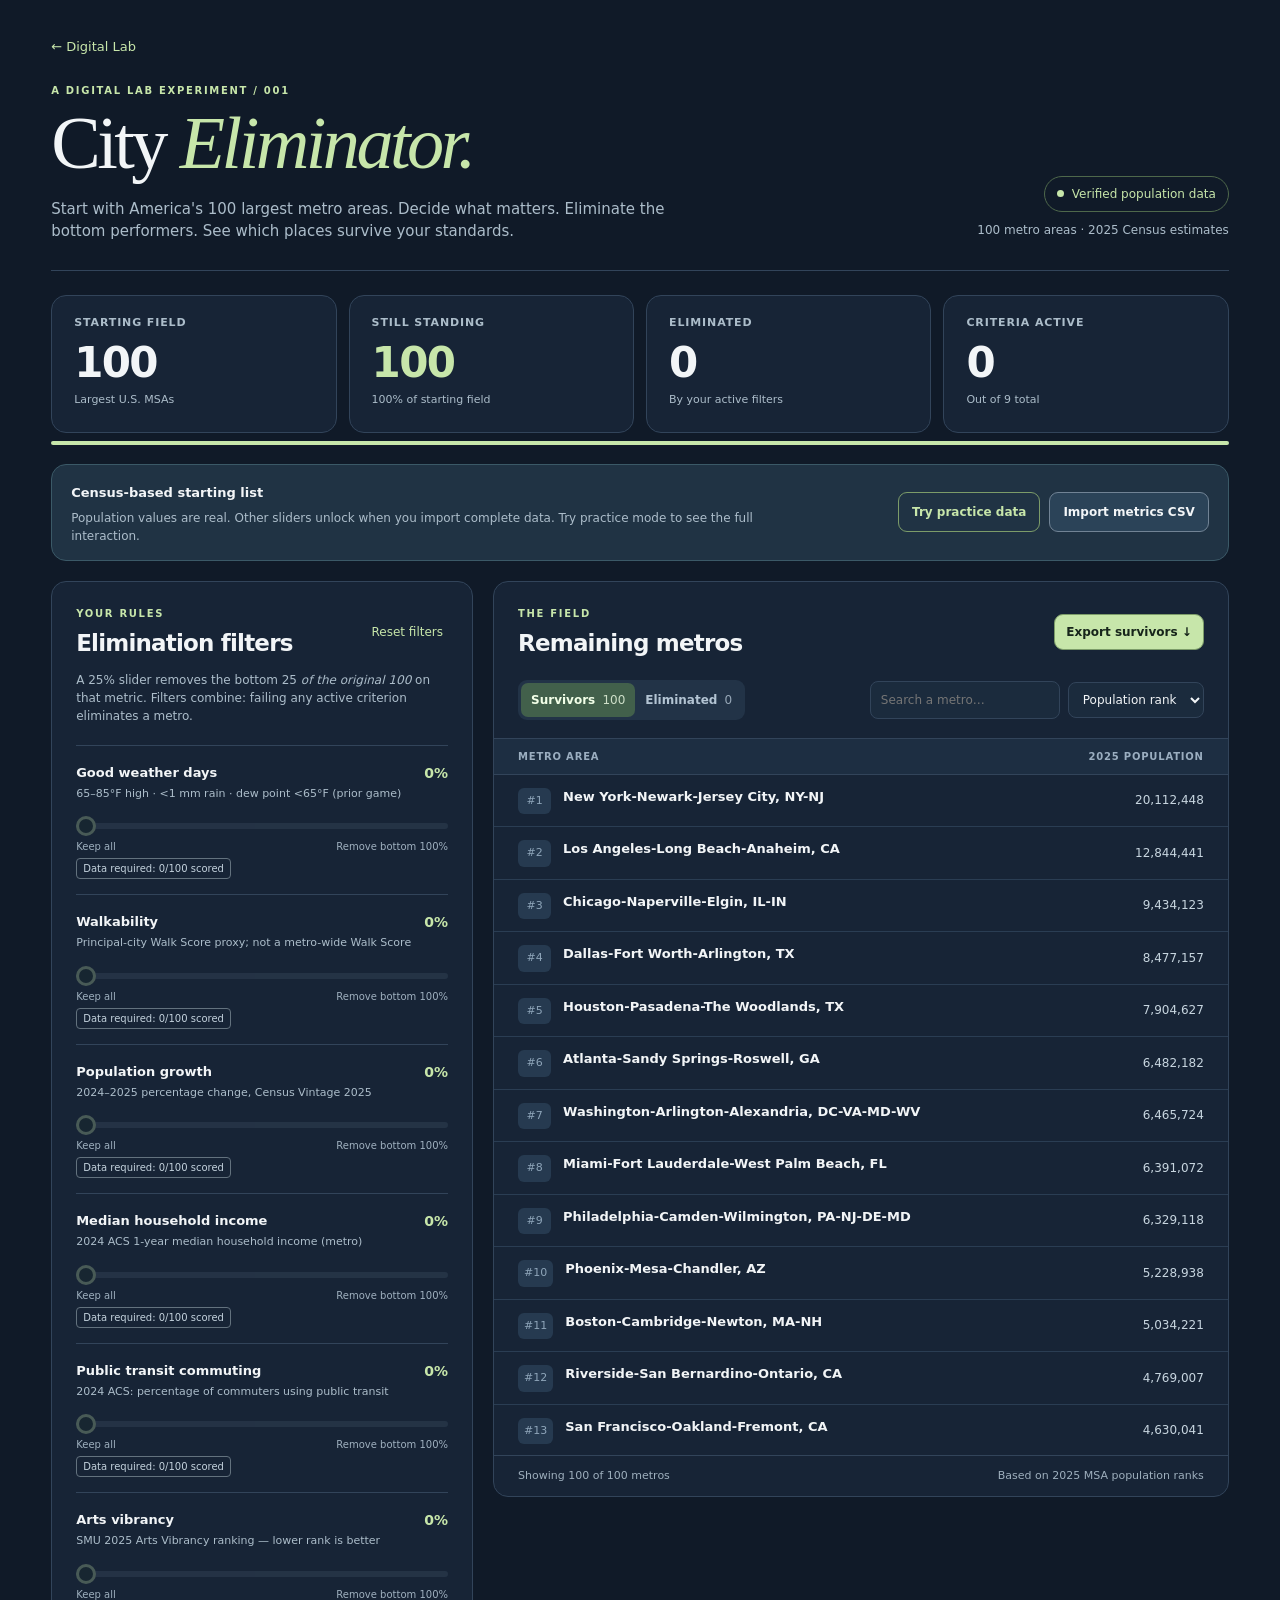
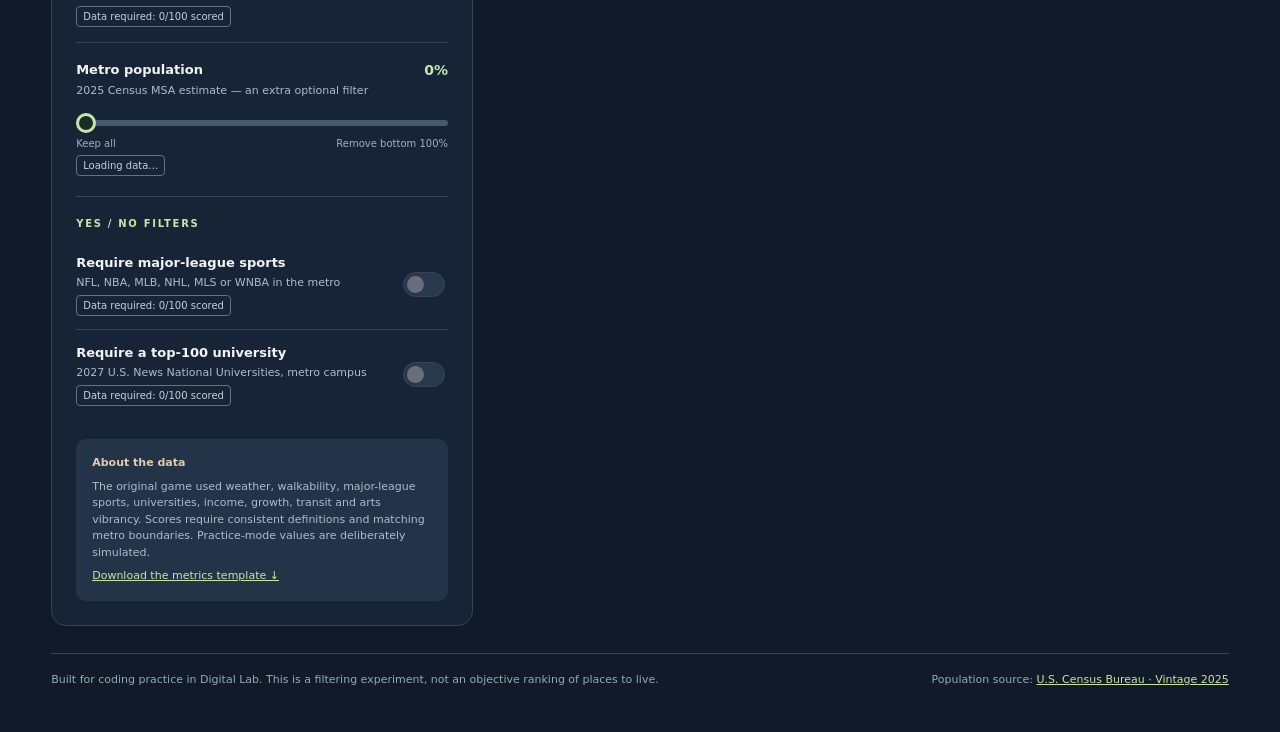
==== city-game.html @ 5cd420bc "City Eliminator" ====
<!doctype html>
<html lang="en">
<head>
  <meta charset="utf-8" />
  <meta name="viewport" content="width=device-width, initial-scale=1" />
  <meta name="theme-color" content="#101a28" />
  <title>City Eliminator | Digital Lab</title>
  <link rel="stylesheet" href="city-game.css" />
  <script defer src="metros.js"></script>
  <script defer src="city-game.js"></script>
</head>
<body>
  <div class="app-shell">
    <header class="masthead">
      <div>
        <a class="back-link" href="index.html">← Digital Lab</a>
        <p class="eyebrow">A DIGITAL LAB EXPERIMENT / 001</p>
        <h1>City <em>Eliminator.</em></h1>
        <p class="intro">Start with America's 100 largest metro areas. Decide what matters. Eliminate the bottom performers. See which places survive your standards.</p>
      </div>
      <div class="masthead-aside">
        <div class="data-status"><span class="status-dot"></span><span id="data-mode-label">Verified population data</span></div>
        <p>100 metro areas · 2025 Census estimates</p>
      </div>
    </header>

    <section class="hero-stats" aria-label="Results summary">
      <div class="stat"><span class="stat-label">Starting field</span><strong id="initial-count">100</strong><span class="stat-caption">Largest U.S. MSAs</span></div>
      <div class="stat"><span class="stat-label">Still standing</span><strong id="survivor-count">100</strong><span class="stat-caption" id="survivor-percent">100% of starting field</span></div>
      <div class="stat"><span class="stat-label">Eliminated</span><strong id="eliminated-count">0</strong><span class="stat-caption">By your active filters</span></div>
      <div class="stat"><span class="stat-label">Criteria active</span><strong id="active-count">0</strong><span class="stat-caption">Out of 9 total</span></div>
      <div class="survival-track" aria-hidden="true"><div id="survival-fill"></div></div>
    </section>

    <div class="mode-banner" id="mode-banner" role="status">
      <div>
        <strong id="mode-title">Census-based starting list</strong>
        <p id="mode-description">Population values are real. Additional scores are not bundled yet, so their sliders unlock after a complete dataset is imported. Use practice mode to test the interaction.</p>
      </div>
      <div class="mode-actions">
        <button id="demo-button" class="button ghost" type="button">Try practice data</button>
        <label for="csv-file" class="button secondary">Import metrics CSV</label>
        <input id="csv-file" class="sr-only" type="file" accept=".csv,text/csv" />
      </div>
    </div>

    <main class="workspace">
      <section class="filters-panel" aria-labelledby="filters-title">
        <div class="panel-heading">
          <div><p class="eyebrow">YOUR RULES</p><h2 id="filters-title">Elimination filters</h2></div>
          <button id="reset-button" class="link-button" type="button">Reset filters</button>
        </div>
        <p class="subhead">A 25% slider removes the bottom 25 <em>of the original 100</em> on that metric. Filters combine: failing any active criterion eliminates a metro.</p>
        <div id="numeric-filters" class="filter-stack"></div>
        <div class="binary-section">
          <p class="eyebrow">YES / NO FILTERS</p>
          <div id="binary-filters"></div>
        </div>
        <div class="panel-footnote">
          <strong>About the data</strong>
          <p>The original game used weather, walkability, major-league sports, universities, income, growth, transit and arts vibrancy. Scores require consistent definitions and matching metro boundaries. Practice-mode values are deliberately simulated.</p>
          <a href="metrics-template.csv" download>Download the metrics template ↓</a>
        </div>
      </section>

      <section class="results-panel" aria-labelledby="results-title">
        <div class="panel-heading results-heading">
          <div><p class="eyebrow">THE FIELD</p><h2 id="results-title">Remaining metros</h2></div>
          <button id="export-button" class="button small" type="button">Export survivors ↓</button>
        </div>
        <div class="results-toolbar">
          <div class="tabs" role="group" aria-label="View cities">
            <button class="tab active" type="button" data-view="survivors" aria-pressed="true">Survivors <span id="survivors-tab-count">100</span></button>
            <button class="tab" type="button" data-view="eliminated" aria-pressed="false">Eliminated <span id="eliminated-tab-count">0</span></button>
          </div>
          <div class="search-sort">
            <label class="sr-only" for="city-search">Search metro areas</label>
            <input id="city-search" type="search" placeholder="Search a metro…" />
            <label class="sr-only" for="sort-metros">Sort cities</label>
            <select id="sort-metros"><option value="rank">Population rank</option><option value="name">Alphabetically</option></select>
          </div>
        </div>
        <div class="table-head"><span>Metro area</span><span>2025 population</span></div>
        <ol id="metro-results" class="metro-list" aria-live="polite"></ol>
        <div id="no-results" class="empty-state" hidden>No cities match these filters. Try easing one of your criteria or clearing the search.</div>
        <footer class="results-footer"><span id="showing-count">Showing 100 metros</span><span>Based on 2025 MSA population ranks</span></footer>
      </section>
    </main>
    <footer class="site-footer">
      <p>Built for coding practice in Digital Lab. This is a filtering experiment, not an objective ranking of places to live.</p>
      <p>Population source: <a href="https://www.census.gov/data/datasets/time-series/demo/popest/2020s-total-metro-and-micro-statistical-areas.html" target="_blank" rel="noopener noreferrer">U.S. Census Bureau · Vintage 2025</a></p>
    </footer>
  </div>
</body>
</html>
---- city-game.css ----
:root {
  color-scheme: dark;
  --bg:#101a28; --panel:#172436; --panel-soft:#1c2d41; --border:#32445a;
  --text:#f2f5f7; --muted:#acbdca; --accent:#c7e6aa; --accent-deep:#7c9c69;
  --sand:#e1cbb0; --danger:#e8aa9d; --radius:15px;
}
* { box-sizing: border-box; }
body { margin:0; min-height:100vh; background:var(--bg); color:var(--text); font-family:Inter,ui-sans-serif,system-ui,-apple-system,"Segoe UI",sans-serif; line-height:1.5; }
a { color:inherit; }
button, select, input { font:inherit; }
button { cursor:pointer; }
button:focus-visible,input:focus-visible,select:focus-visible,a:focus-visible { outline:3px solid var(--accent); outline-offset:3px; }
.app-shell { max-width:1470px; padding:34px clamp(18px,4vw,68px) 44px; margin:auto; }
.masthead { display:flex; justify-content:space-between; align-items:end; gap:30px; padding-bottom:27px; border-bottom:1px solid var(--border); }
.back-link { display:inline-block; font-size:13px; margin-bottom:26px; text-decoration:none; color:var(--accent); }
.eyebrow { color:var(--accent); font-size:10px; letter-spacing:.17em; font-weight:800; margin:0 0 9px; }
h1 { font-family:Georgia,'Times New Roman',serif; line-height:.99; letter-spacing:-.048em; font-weight:normal; font-size:clamp(44px,5.8vw,84px); margin:0 0 18px; }
h1 em { color:var(--accent); font-weight:normal; }
.intro { font-size:15px; color:var(--muted); max-width:650px; margin:0; }
.masthead-aside { text-align:right; flex-shrink:0; padding-bottom:4px; }
.masthead-aside p { font-size:12px; color:var(--muted); margin:9px 0 0; }
.data-status { display:inline-flex; align-items:center; gap:8px; color:var(--accent); border:1px solid #4e684b; border-radius:999px; padding:8px 12px; font-size:12px; }
.status-dot { display:inline-block; width:7px; height:7px; border-radius:99px; background:var(--accent); }
.hero-stats { display:grid; grid-template-columns:repeat(4,1fr); gap:12px; padding:24px 0 31px; position:relative; }
.stat { display:flex; flex-direction:column; padding:19px 22px 22px; background:var(--panel); border:1px solid var(--border); border-radius:var(--radius); min-height:138px; }
.stat-label { text-transform:uppercase; letter-spacing:.08em; color:var(--muted); font-size:11px; font-weight:700; }
.stat strong { font-size:42px; font-variant-numeric:tabular-nums; font-weight:650; line-height:1.14; letter-spacing:-.04em; margin:8px 0 5px; }
.stat:nth-child(2) strong { color:var(--accent); }
.stat-caption { color:var(--muted); font-size:11px; }
.survival-track { position:absolute; height:4px; bottom:19px; left:0; right:0; background:#405065; overflow:hidden; border-radius:20px; }
#survival-fill { height:100%; width:100%; background:var(--accent); transition:width .25s; }
.mode-banner { background:#203344; border:1px solid #3b5967; border-radius:var(--radius); padding:15px 19px; display:flex; justify-content:space-between; gap:20px; align-items:center; margin-bottom:20px; }
.mode-banner.demo { background:#352f28; border-color:#75603c; }
.mode-banner.demo #mode-title { color:#f9d78e; }
.mode-banner strong { font-size:13px; }
.mode-banner p { margin:5px 0 0; font-size:12px; color:var(--muted); max-width:720px; }
.mode-actions { display:flex; flex-shrink:0; gap:9px; flex-wrap:wrap; justify-content:flex-end; }
.button { display:inline-flex; align-items:center; justify-content:center; border:1px solid var(--accent-deep); padding:10px 13px; border-radius:9px; background:var(--accent); color:#17251b; font-size:12px; text-decoration:none; font-weight:750; white-space:nowrap; }
.button.secondary { border-color:#718395; background:#2b4358; color:var(--text); }
.button.ghost { background:transparent; color:var(--accent); }
.button.small { padding:8px 11px; }
.workspace { display:grid; grid-template-columns:minmax(330px, .86fr) minmax(0, 1.5fr); gap:20px; align-items:start; }
.filters-panel,.results-panel { border-radius:var(--radius); border:1px solid var(--border); background:var(--panel); overflow:hidden; }
.filters-panel { padding:24px; }
.panel-heading { display:flex; justify-content:space-between; gap:12px; align-items:center; }
h2 { font-size:23px; letter-spacing:-.035em; margin:0; line-height:1.2; font-weight:700; }
.link-button { background:transparent; color:var(--accent); border:none; padding:5px; font-size:12px; }
.subhead { font-size:12px; color:var(--muted); margin:13px 0 20px; }
.filter { padding:17px 0 15px; border-top:1px solid var(--border); }
.filter-title-row { display:flex; justify-content:space-between; align-items:flex-start; gap:10px; }
.filter label { font-size:13px; font-weight:750; }
.filter-output { color:var(--accent); font-size:14px; font-weight:800; white-space:nowrap; font-variant-numeric:tabular-nums; }
.filter-detail { color:var(--muted); font-size:11px; margin:2px 0 9px; }
.filter input[type=range] { appearance:none; -webkit-appearance:none; width:100%; height:6px; background:#46596d; border-radius:99px; margin:12px 0 10px; }
.filter input[type=range]::-webkit-slider-thumb { appearance:none; -webkit-appearance:none; border:3px solid var(--accent); width:20px; height:20px; border-radius:50%; background:#182d26; }
.filter input[type=range]::-moz-range-thumb { border:3px solid var(--accent); width:14px; height:14px; border-radius:50%; background:#182d26; }
.filter input[type=range]:disabled { opacity:.28; cursor:not-allowed; }
.filter .scale-ends { display:flex; justify-content:space-between; font-size:10px; color:#9fb0bf; }
.filter-lock { display:inline-block; border-radius:4px; padding:2px 6px; border:1px solid #63727e; color:#c4d2dd; font-size:10px; margin:4px 0 0; }
.binary-section { margin-top:5px; padding-top:19px; border-top:1px solid var(--border); }
.binary-toggle { display:flex; justify-content:space-between; gap:15px; align-items:center; border-bottom:1px solid var(--border); padding:13px 0; }
.binary-toggle:last-child { border-bottom:none; }
.binary-toggle label { font-size:13px; font-weight:700; display:block; }
.binary-toggle small { color:var(--muted); font-size:11px; display:block; margin-top:2px; }
.binary-toggle input { appearance:none; -webkit-appearance:none; background:#506174; border:1px solid #718397; width:42px; height:25px; border-radius:30px; flex-shrink:0; position:relative; cursor:pointer; }
.binary-toggle input:before { content:""; position:absolute; left:3px; top:3px; width:17px; height:17px; background:white; border-radius:50%; transition:left .15s; }
.binary-toggle input:checked { background:var(--accent-deep); border-color:var(--accent); }
.binary-toggle input:checked:before { left:20px; background:#fff; }
.binary-toggle input:disabled { opacity:.34; cursor:not-allowed; }
.panel-footnote { background:#233449; margin-top:20px; padding:16px; border-radius:10px; font-size:11px; }
.panel-footnote strong { color:var(--sand); }
.panel-footnote p { color:var(--muted); margin:7px 0; }
.panel-footnote a { color:var(--accent); }
.results-panel { min-height:500px; }
.results-heading { padding:24px 24px 22px; }
.results-toolbar { display:flex; gap:15px; flex-wrap:wrap; align-items:center; justify-content:space-between; padding:0 24px 18px; }
.tabs { display:flex; padding:3px; background:#223347; border-radius:9px; }
.tab { background:transparent; color:#b3c4d3; border:0; border-radius:7px; padding:8px 10px; font-size:12px; font-weight:700; }
.tab.active { background:#42604b; color:#f2ffe8; }
.tab span { font-weight:500; opacity:.8; margin-left:3px; }
.search-sort { display:flex; gap:8px; align-items:center; flex:1; justify-content:flex-end; }
.search-sort input,.search-sort select { min-width:0; padding:9px 10px; border:1px solid var(--border); color:var(--text); background:#1b2b3d; border-radius:8px; font-size:12px; }
.search-sort input { width:min(190px, 45vw); }
.search-sort select { max-width:165px; }
.table-head { display:grid; grid-template-columns:minmax(0, 1fr) auto; padding:10px 24px; color:#9baec0; font-size:10px; letter-spacing:.08em; text-transform:uppercase; border-block:1px solid var(--border); background:#1d2e42; font-weight:800; }
.metro-list { margin:0; padding:0; list-style:none; max-height:680px; overflow:auto; }
.metro-row { display:grid; grid-template-columns:minmax(0,1fr) auto; align-items:center; column-gap:20px; padding:12px 24px; border-bottom:1px solid #2a3d53; }
.metro-row:last-child { border-bottom:none; }
.metro-primary { display:flex; align-items:flex-start; gap:12px; min-width:0; }
.metro-rank { flex-shrink:0; font-size:11px; color:#8ea5b9; background:#263a50; border-radius:6px; padding:5px 6px; min-width:33px; text-align:center; margin-top:1px; }
.metro-name { font-size:13px; font-weight:650; overflow-wrap:anywhere; }
.metro-reason { display:flex; gap:5px; flex-wrap:wrap; margin-top:5px; }
.reason-pill { color:#d4b0a8; background:#3d3038; font-size:10px; border:1px solid #72505a; border-radius:5px; padding:1px 5px; }
.metro-pop { font-size:12px; color:#c7d5df; font-variant-numeric:tabular-nums; text-align:right; white-space:nowrap; }
.empty-state { padding:35px; text-align:center; color:var(--muted); font-size:13px; }
.results-footer { border-top:1px solid var(--border); padding:12px 24px; display:flex; justify-content:space-between; gap:10px; color:#9eafbd; font-size:11px; }
.site-footer { display:flex; justify-content:space-between; flex-wrap:wrap; gap:8px 24px; border-top:1px solid var(--border); margin-top:27px; padding-top:18px; color:#94aaba; font-size:11px; }
.site-footer p { margin:0; }
.site-footer a { color:var(--accent); }
.sr-only { position:absolute; width:1px; height:1px; padding:0; margin:-1px; overflow:hidden; clip:rect(0,0,0,0); white-space:nowrap; border:0; }
@media(max-width:1050px) { .workspace { grid-template-columns:1fr; } .filters-panel { display:block; } .filter-stack { display:grid; grid-template-columns:repeat(2,minmax(0,1fr)); column-gap:25px; } }
@media(max-width:720px) { .app-shell { padding-top:20px; } .masthead { flex-direction:column; align-items:start; } .masthead-aside { text-align:left; } .hero-stats { grid-template-columns:repeat(2,1fr); } .mode-banner { flex-direction:column; align-items:stretch; } .mode-actions { justify-content:flex-start; } .filter-stack { display:block; } .filters-panel { padding:18px; } .results-heading { padding:18px; } .results-toolbar { padding:0 18px 18px; } .search-sort { justify-content:space-between; width:100%; } .search-sort input { flex:1; } .table-head,.metro-row,.results-footer { padding-inline:18px; } }
@media(prefers-reduced-motion:reduce) { #survival-fill,.binary-toggle input:before { transition:none; } }
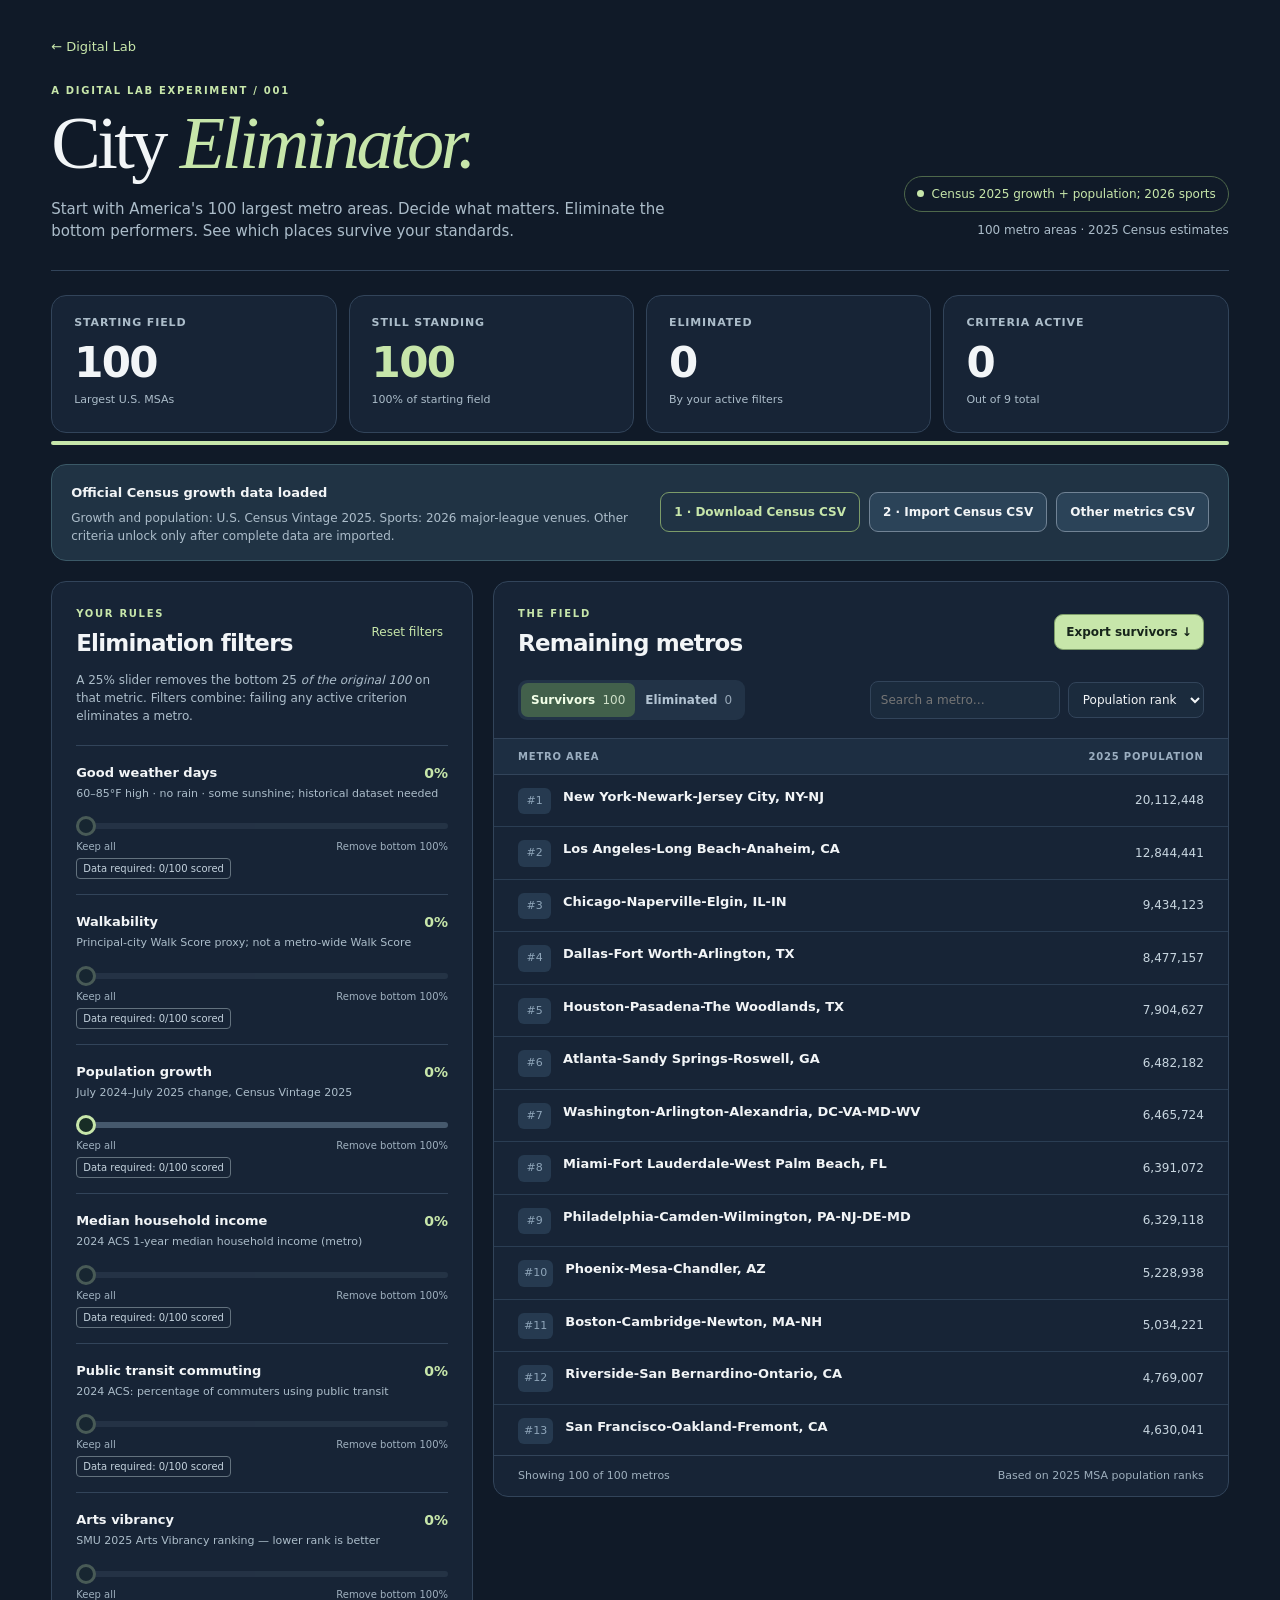
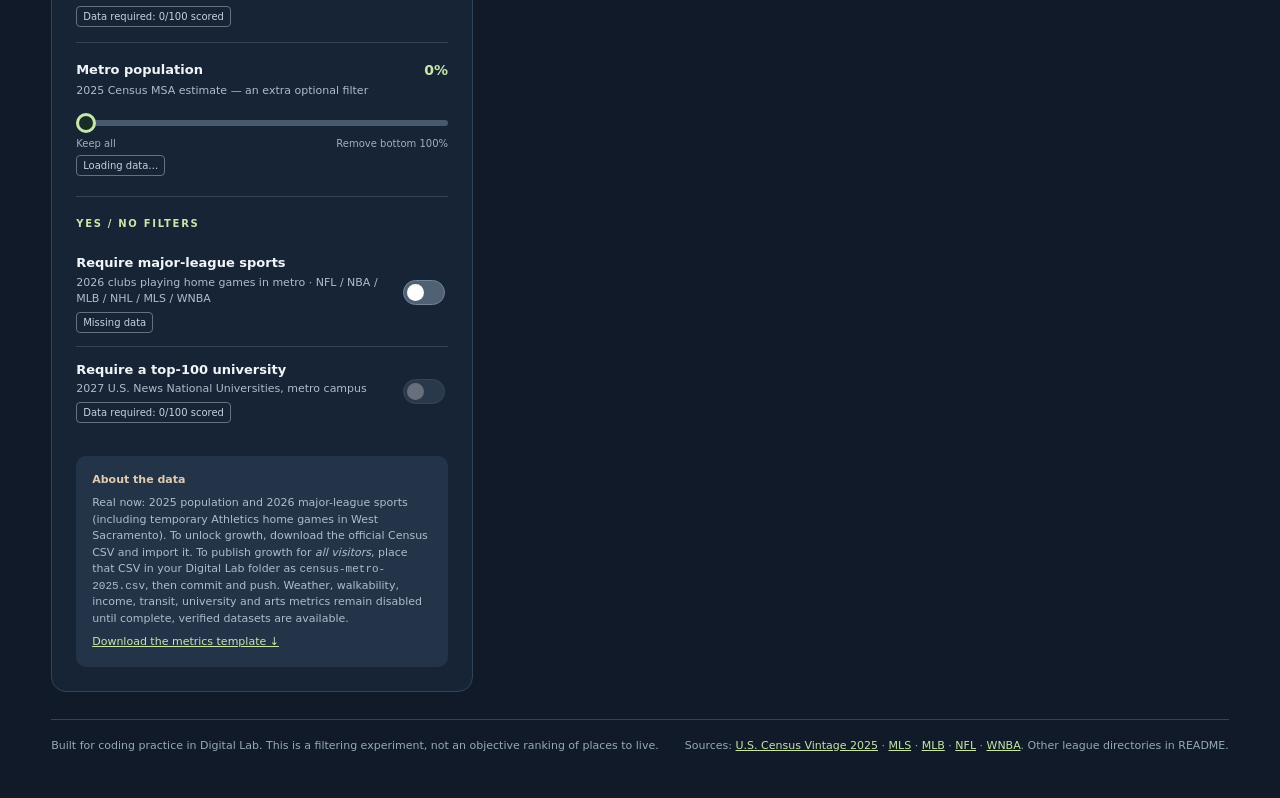
==== commit 17bbf975: "city eliminator 2" ====
--- a/city-game.html
+++ b/city-game.html
@@ -7,6 +7,7 @@
   <title>City Eliminator | Digital Lab</title>
   <link rel="stylesheet" href="city-game.css" />
   <script defer src="metros.js"></script>
+  <script defer src="metro-sports.js"></script>
   <script defer src="city-game.js"></script>
 </head>
 <body>
@@ -19,7 +20,7 @@
         <p class="intro">Start with America's 100 largest metro areas. Decide what matters. Eliminate the bottom performers. See which places survive your standards.</p>
       </div>
       <div class="masthead-aside">
-        <div class="data-status"><span class="status-dot"></span><span id="data-mode-label">Verified population data</span></div>
+        <div class="data-status"><span class="status-dot"></span><span id="data-mode-label">Verified population + sports data</span></div>
         <p>100 metro areas · 2025 Census estimates</p>
       </div>
     </header>
@@ -35,11 +36,13 @@
     <div class="mode-banner" id="mode-banner" role="status">
       <div>
         <strong id="mode-title">Census-based starting list</strong>
-        <p id="mode-description">Population values are real. Additional scores are not bundled yet, so their sliders unlock after a complete dataset is imported. Use practice mode to test the interaction.</p>
+        <p id="mode-description">Population and major-league sports use real data. Import the official Census file to enable the growth slider.</p>
       </div>
       <div class="mode-actions">
-        <button id="demo-button" class="button ghost" type="button">Try practice data</button>
-        <label for="csv-file" class="button secondary">Import metrics CSV</label>
+        <a href="https://www2.census.gov/programs-surveys/popest/datasets/2020-2025/metro/totals/cbsa-est2025-alldata.csv" class="button ghost" target="_blank" rel="noopener noreferrer" download="cbsa-est2025-alldata.csv">1 · Download Census CSV</a>
+        <label for="census-file" class="button secondary">2 · Import Census CSV</label>
+        <input id="census-file" class="sr-only" type="file" accept=".csv,text/csv" />
+        <label for="csv-file" class="button secondary">Other metrics CSV</label>
         <input id="csv-file" class="sr-only" type="file" accept=".csv,text/csv" />
       </div>
     </div>
@@ -58,7 +61,7 @@
         </div>
         <div class="panel-footnote">
           <strong>About the data</strong>
-          <p>The original game used weather, walkability, major-league sports, universities, income, growth, transit and arts vibrancy. Scores require consistent definitions and matching metro boundaries. Practice-mode values are deliberately simulated.</p>
+          <p>Real now: 2025 population and 2026 major-league sports (including temporary Athletics home games in West Sacramento). To unlock growth, download the official Census CSV and import it. To publish growth for <em>all visitors</em>, place that CSV in your Digital Lab folder as <code>census-metro-2025.csv</code>, then commit and push. Weather, walkability, income, transit, university and arts metrics remain disabled until complete, verified datasets are available.</p>
           <a href="metrics-template.csv" download>Download the metrics template ↓</a>
         </div>
       </section>
@@ -88,7 +91,7 @@
     </main>
     <footer class="site-footer">
       <p>Built for coding practice in Digital Lab. This is a filtering experiment, not an objective ranking of places to live.</p>
-      <p>Population source: <a href="https://www.census.gov/data/datasets/time-series/demo/popest/2020s-total-metro-and-micro-statistical-areas.html" target="_blank" rel="noopener noreferrer">U.S. Census Bureau · Vintage 2025</a></p>
+      <p>Sources: <a href="https://www.census.gov/data/datasets/time-series/demo/popest/2020s-total-metro-and-micro-statistical-areas.html" target="_blank" rel="noopener noreferrer">U.S. Census Vintage 2025</a> · <a href="https://www.mlssoccer.com/about/competition-guidelines" target="_blank" rel="noopener noreferrer">MLS</a> · <a href="https://www.mlb.com/team" target="_blank" rel="noopener noreferrer">MLB</a> · <a href="https://www.nfl.com/teams/" target="_blank" rel="noopener noreferrer">NFL</a> · <a href="https://www.wnba.com/" target="_blank" rel="noopener noreferrer">WNBA</a>. Other league directories in README.</p>
     </footer>
   </div>
 </body>
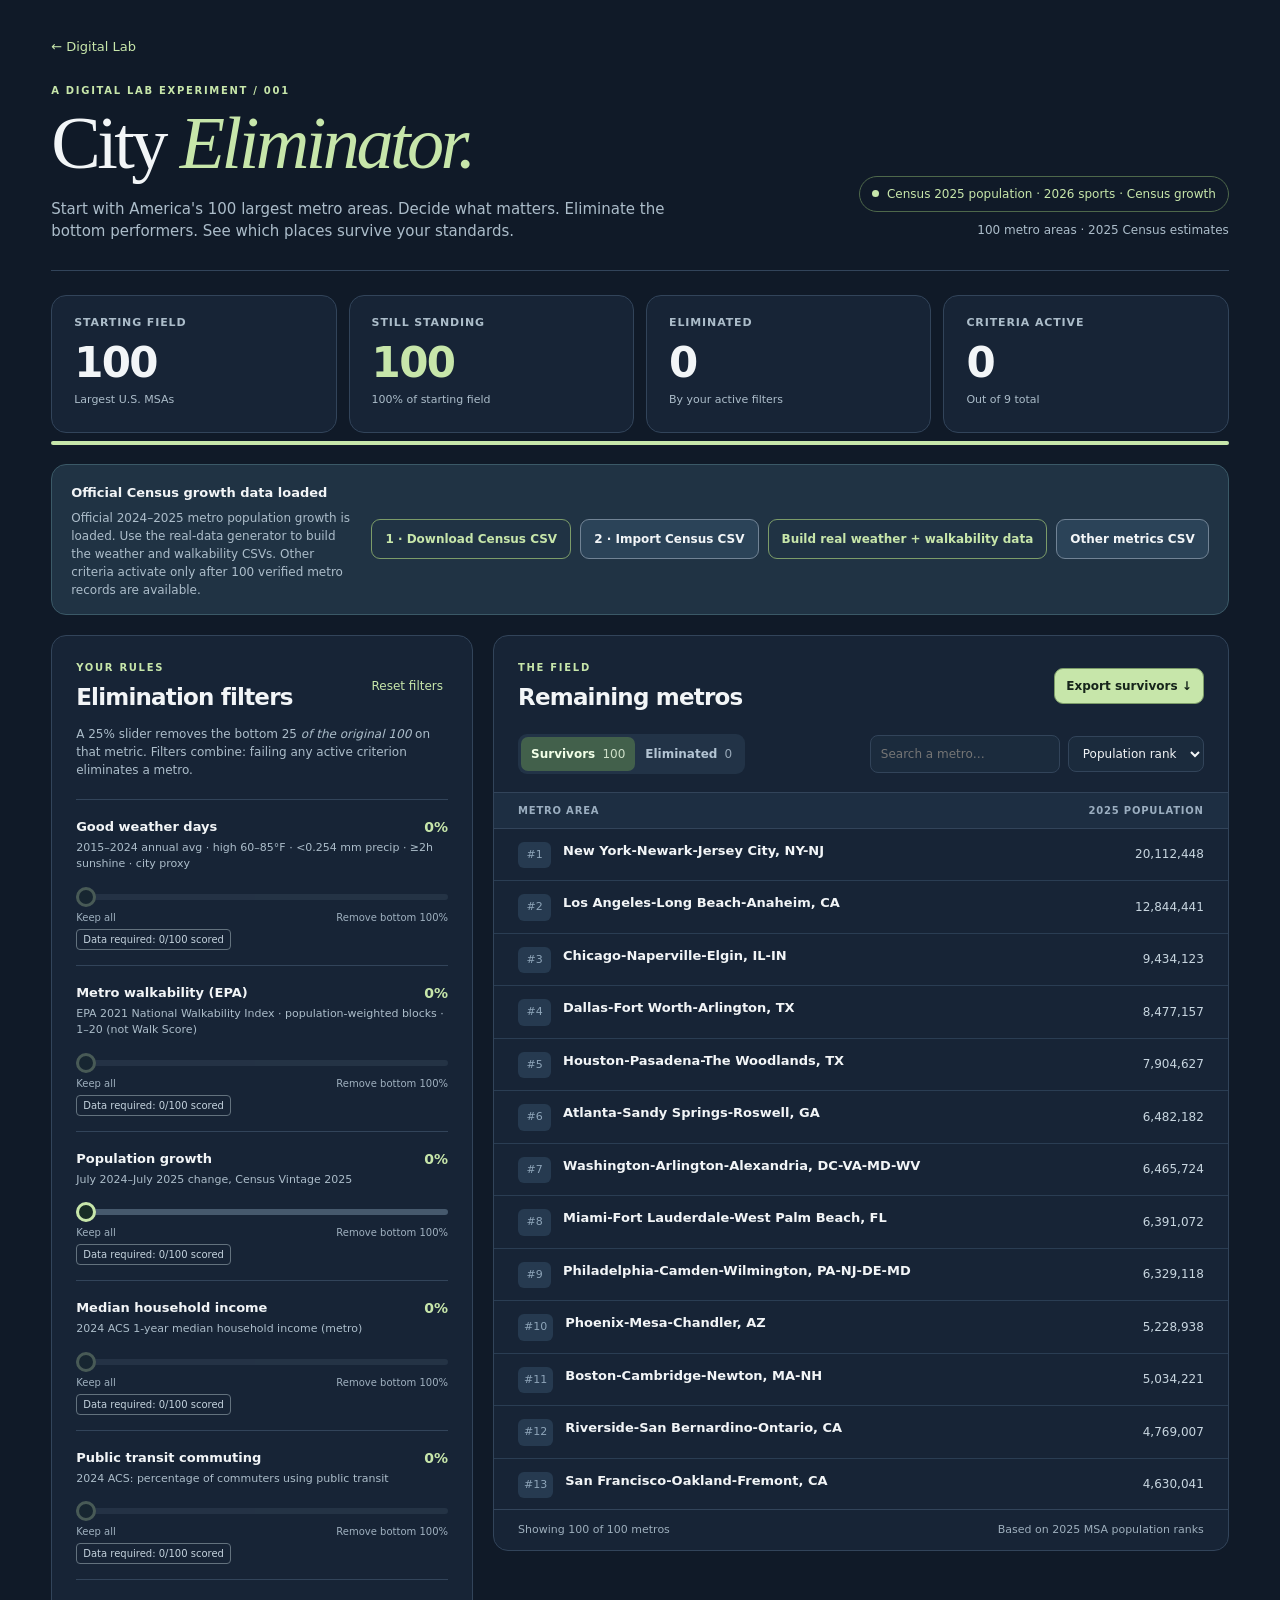
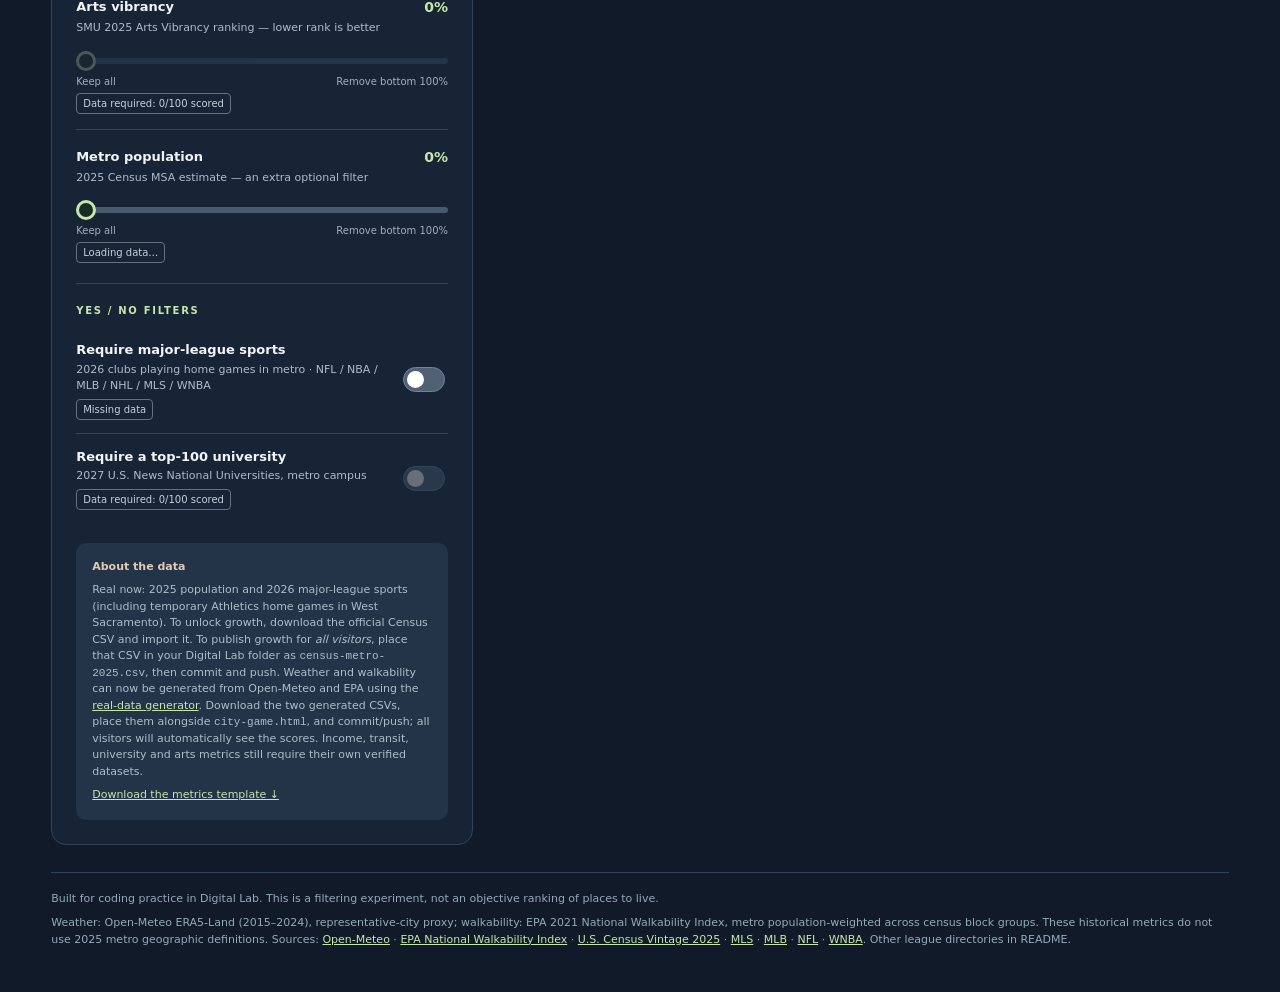
==== commit 3d98a7da: "city eliminator 3" ====
--- a/city-game.html
+++ b/city-game.html
@@ -42,6 +42,7 @@
         <a href="https://www2.census.gov/programs-surveys/popest/datasets/2020-2025/metro/totals/cbsa-est2025-alldata.csv" class="button ghost" target="_blank" rel="noopener noreferrer" download="cbsa-est2025-alldata.csv">1 · Download Census CSV</a>
         <label for="census-file" class="button secondary">2 · Import Census CSV</label>
         <input id="census-file" class="sr-only" type="file" accept=".csv,text/csv" />
+        <a class="button ghost" href="metrics-generator.html">Build real weather + walkability data</a>
         <label for="csv-file" class="button secondary">Other metrics CSV</label>
         <input id="csv-file" class="sr-only" type="file" accept=".csv,text/csv" />
       </div>
@@ -61,7 +62,7 @@
         </div>
         <div class="panel-footnote">
           <strong>About the data</strong>
-          <p>Real now: 2025 population and 2026 major-league sports (including temporary Athletics home games in West Sacramento). To unlock growth, download the official Census CSV and import it. To publish growth for <em>all visitors</em>, place that CSV in your Digital Lab folder as <code>census-metro-2025.csv</code>, then commit and push. Weather, walkability, income, transit, university and arts metrics remain disabled until complete, verified datasets are available.</p>
+          <p>Real now: 2025 population and 2026 major-league sports (including temporary Athletics home games in West Sacramento). To unlock growth, download the official Census CSV and import it. To publish growth for <em>all visitors</em>, place that CSV in your Digital Lab folder as <code>census-metro-2025.csv</code>, then commit and push. Weather and walkability can now be generated from Open-Meteo and EPA using the <a href="metrics-generator.html">real-data generator</a>. Download the two generated CSVs, place them alongside <code>city-game.html</code>, and commit/push; all visitors will automatically see the scores. Income, transit, university and arts metrics still require their own verified datasets.</p>
           <a href="metrics-template.csv" download>Download the metrics template ↓</a>
         </div>
       </section>
@@ -91,7 +92,7 @@
     </main>
     <footer class="site-footer">
       <p>Built for coding practice in Digital Lab. This is a filtering experiment, not an objective ranking of places to live.</p>
-      <p>Sources: <a href="https://www.census.gov/data/datasets/time-series/demo/popest/2020s-total-metro-and-micro-statistical-areas.html" target="_blank" rel="noopener noreferrer">U.S. Census Vintage 2025</a> · <a href="https://www.mlssoccer.com/about/competition-guidelines" target="_blank" rel="noopener noreferrer">MLS</a> · <a href="https://www.mlb.com/team" target="_blank" rel="noopener noreferrer">MLB</a> · <a href="https://www.nfl.com/teams/" target="_blank" rel="noopener noreferrer">NFL</a> · <a href="https://www.wnba.com/" target="_blank" rel="noopener noreferrer">WNBA</a>. Other league directories in README.</p>
+      <p>Weather: Open-Meteo ERA5-Land (2015–2024), representative-city proxy; walkability: EPA 2021 National Walkability Index, metro population-weighted across census block groups. These historical metrics do not use 2025 metro geographic definitions. Sources: <a href="https://open-meteo.com/en/docs/historical-weather-api" target="_blank" rel="noopener noreferrer">Open-Meteo</a> · <a href="https://www.epa.gov/smartgrowth/smart-location-mapping" target="_blank" rel="noopener noreferrer">EPA National Walkability Index</a> · <a href="https://www.census.gov/data/datasets/time-series/demo/popest/2020s-total-metro-and-micro-statistical-areas.html" target="_blank" rel="noopener noreferrer">U.S. Census Vintage 2025</a> · <a href="https://www.mlssoccer.com/about/competition-guidelines" target="_blank" rel="noopener noreferrer">MLS</a> · <a href="https://www.mlb.com/team" target="_blank" rel="noopener noreferrer">MLB</a> · <a href="https://www.nfl.com/teams/" target="_blank" rel="noopener noreferrer">NFL</a> · <a href="https://www.wnba.com/" target="_blank" rel="noopener noreferrer">WNBA</a>. Other league directories in README.</p>
     </footer>
   </div>
 </body>
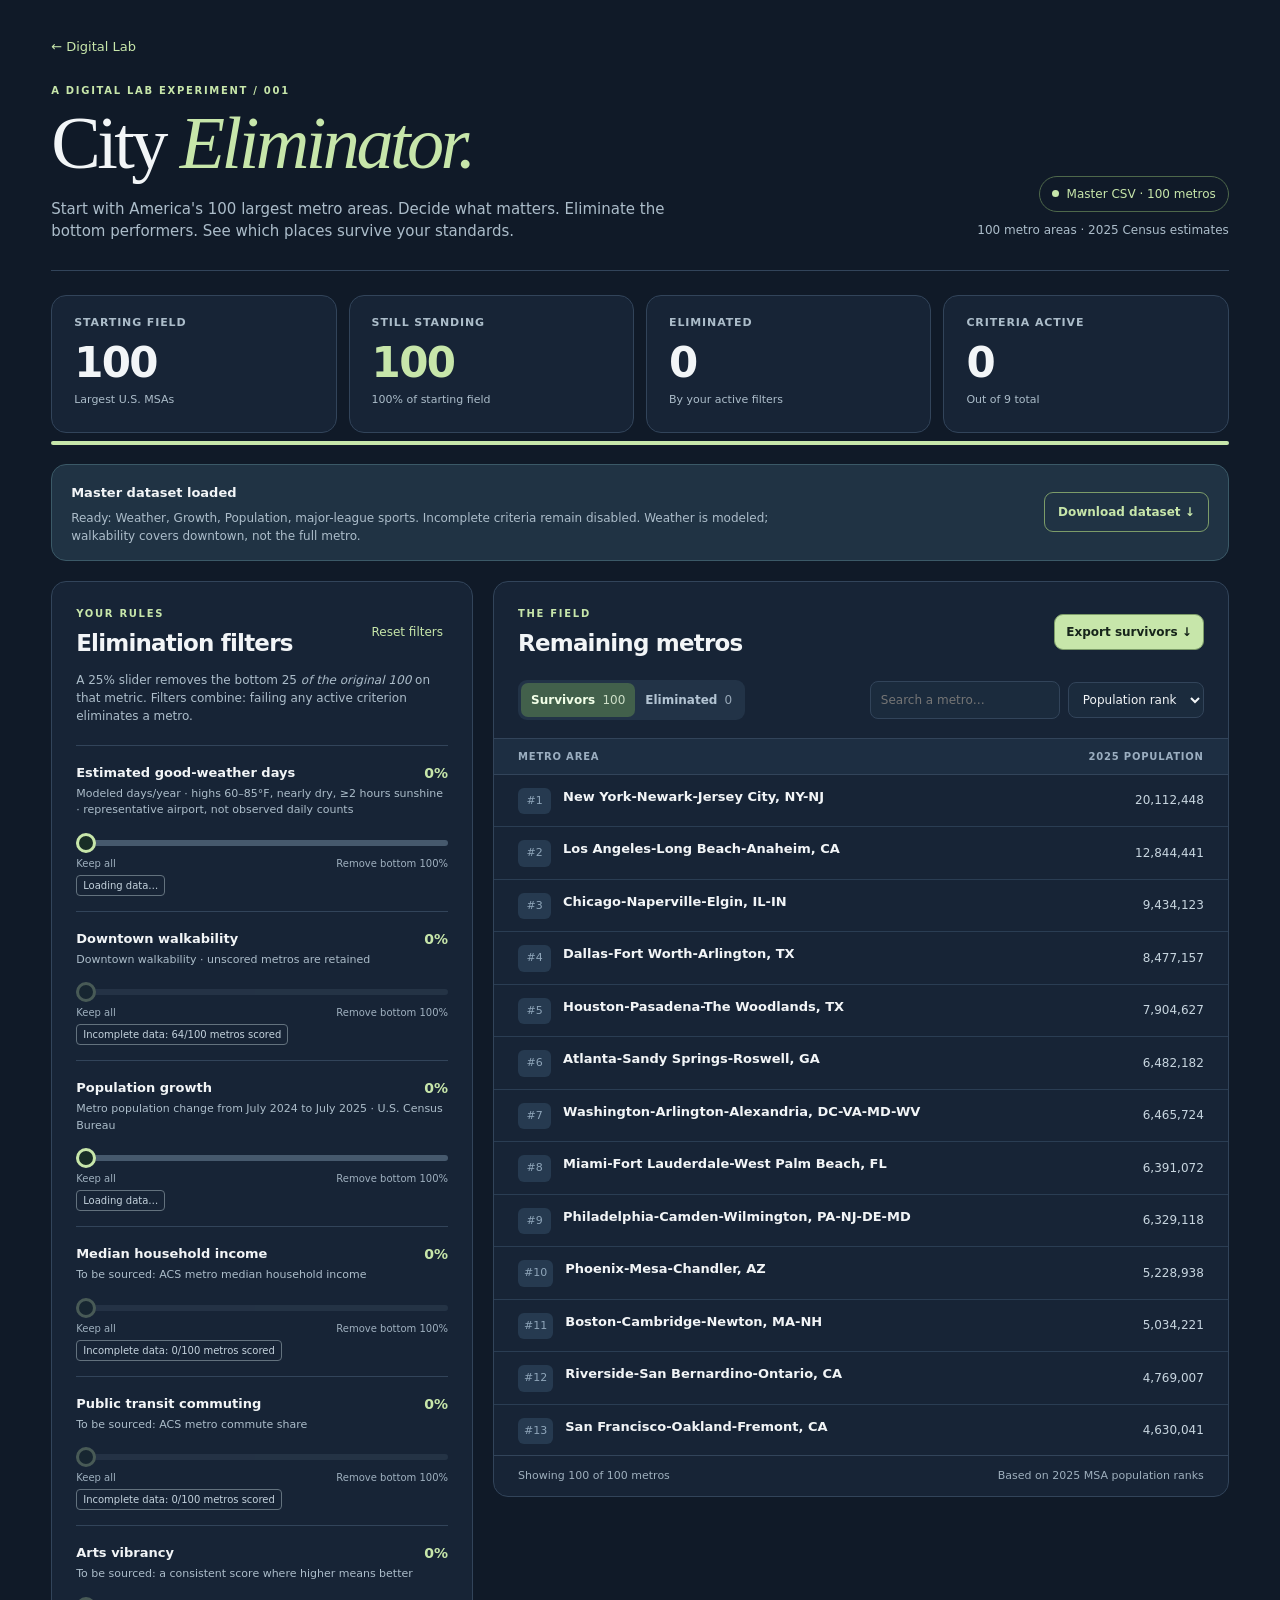
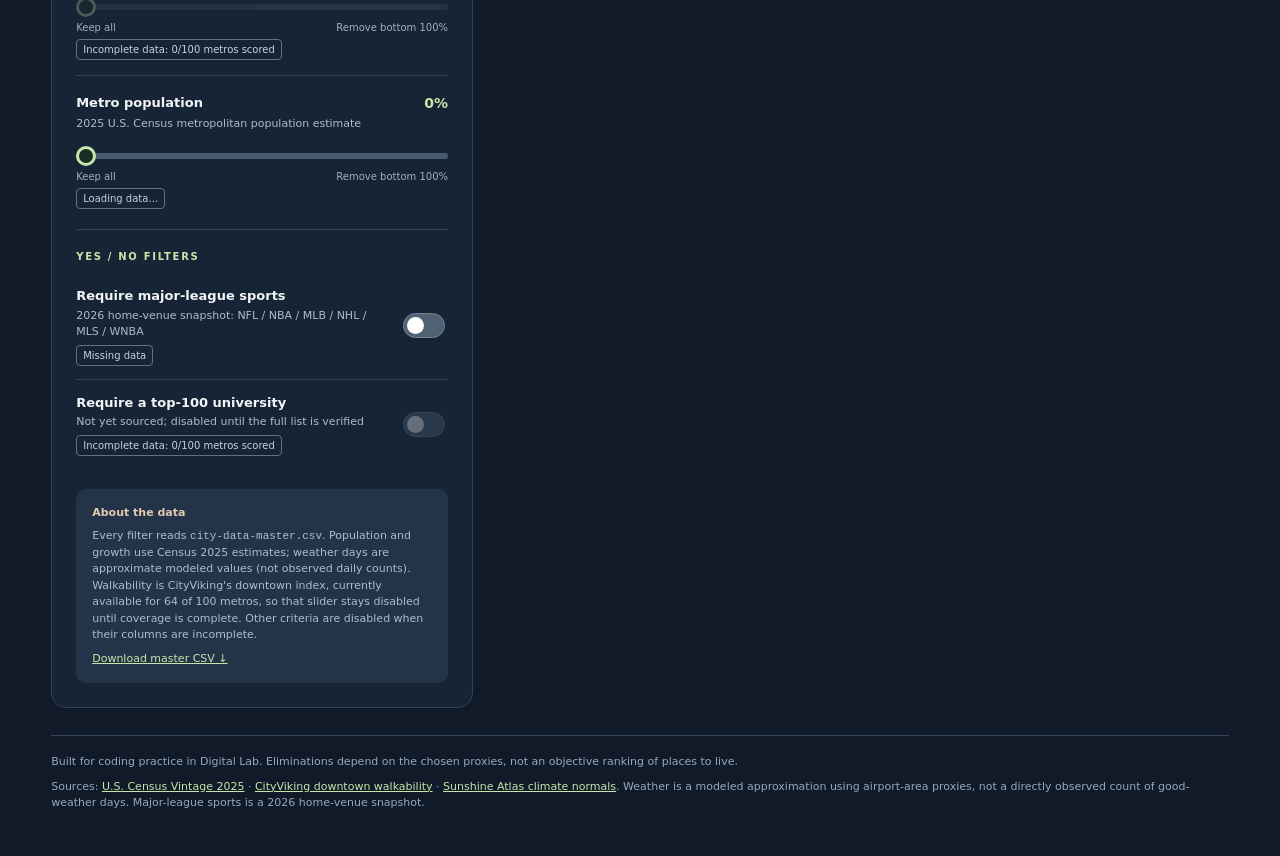
==== commit ce30c89e: "Updated City Eliminator" ====
--- a/city-game.html
+++ b/city-game.html
@@ -6,8 +6,6 @@
   <meta name="theme-color" content="#101a28" />
   <title>City Eliminator | Digital Lab</title>
   <link rel="stylesheet" href="city-game.css" />
-  <script defer src="metros.js"></script>
-  <script defer src="metro-sports.js"></script>
   <script defer src="city-game.js"></script>
 </head>
 <body>
@@ -35,16 +33,11 @@
 
     <div class="mode-banner" id="mode-banner" role="status">
       <div>
-        <strong id="mode-title">Census-based starting list</strong>
-        <p id="mode-description">Population and major-league sports use real data. Import the official Census file to enable the growth slider.</p>
+        <strong id="mode-title">Loading master dataset…</strong>
+        <p id="mode-description">Reading city-data-master.csv. Growth, weather, population, and sports can be filtered when their data are complete.</p>
       </div>
       <div class="mode-actions">
-        <a href="https://www2.census.gov/programs-surveys/popest/datasets/2020-2025/metro/totals/cbsa-est2025-alldata.csv" class="button ghost" target="_blank" rel="noopener noreferrer" download="cbsa-est2025-alldata.csv">1 · Download Census CSV</a>
-        <label for="census-file" class="button secondary">2 · Import Census CSV</label>
-        <input id="census-file" class="sr-only" type="file" accept=".csv,text/csv" />
-        <a class="button ghost" href="metrics-generator.html">Build real weather + walkability data</a>
-        <label for="csv-file" class="button secondary">Other metrics CSV</label>
-        <input id="csv-file" class="sr-only" type="file" accept=".csv,text/csv" />
+        <a class="button ghost" href="city-data-master.csv" download>Download dataset ↓</a>
       </div>
     </div>
 
@@ -62,8 +55,8 @@
         </div>
         <div class="panel-footnote">
           <strong>About the data</strong>
-          <p>Real now: 2025 population and 2026 major-league sports (including temporary Athletics home games in West Sacramento). To unlock growth, download the official Census CSV and import it. To publish growth for <em>all visitors</em>, place that CSV in your Digital Lab folder as <code>census-metro-2025.csv</code>, then commit and push. Weather and walkability can now be generated from Open-Meteo and EPA using the <a href="metrics-generator.html">real-data generator</a>. Download the two generated CSVs, place them alongside <code>city-game.html</code>, and commit/push; all visitors will automatically see the scores. Income, transit, university and arts metrics still require their own verified datasets.</p>
-          <a href="metrics-template.csv" download>Download the metrics template ↓</a>
+          <p>Every filter reads <code>city-data-master.csv</code>. Population and growth use Census 2025 estimates; weather days are approximate modeled values (not observed daily counts). Walkability is CityViking's downtown index, currently available for 64 of 100 metros, so that slider stays disabled until coverage is complete. Other criteria are disabled when their columns are incomplete.</p>
+          <a href="city-data-master.csv" download>Download master CSV ↓</a>
         </div>
       </section>
 
@@ -91,8 +84,8 @@
       </section>
     </main>
     <footer class="site-footer">
-      <p>Built for coding practice in Digital Lab. This is a filtering experiment, not an objective ranking of places to live.</p>
-      <p>Weather: Open-Meteo ERA5-Land (2015–2024), representative-city proxy; walkability: EPA 2021 National Walkability Index, metro population-weighted across census block groups. These historical metrics do not use 2025 metro geographic definitions. Sources: <a href="https://open-meteo.com/en/docs/historical-weather-api" target="_blank" rel="noopener noreferrer">Open-Meteo</a> · <a href="https://www.epa.gov/smartgrowth/smart-location-mapping" target="_blank" rel="noopener noreferrer">EPA National Walkability Index</a> · <a href="https://www.census.gov/data/datasets/time-series/demo/popest/2020s-total-metro-and-micro-statistical-areas.html" target="_blank" rel="noopener noreferrer">U.S. Census Vintage 2025</a> · <a href="https://www.mlssoccer.com/about/competition-guidelines" target="_blank" rel="noopener noreferrer">MLS</a> · <a href="https://www.mlb.com/team" target="_blank" rel="noopener noreferrer">MLB</a> · <a href="https://www.nfl.com/teams/" target="_blank" rel="noopener noreferrer">NFL</a> · <a href="https://www.wnba.com/" target="_blank" rel="noopener noreferrer">WNBA</a>. Other league directories in README.</p>
+      <p>Built for coding practice in Digital Lab. Eliminations depend on the chosen proxies, not an objective ranking of places to live.</p>
+      <p>Sources: <a href="https://www.census.gov/data/datasets/time-series/demo/popest/2020s-total-metro-and-micro-statistical-areas.html" target="_blank" rel="noopener noreferrer">U.S. Census Vintage 2025</a> · <a href="https://cityviking.com/data-studies/most-walkable-us-cities/" target="_blank" rel="noopener noreferrer">CityViking downtown walkability</a> · <a href="https://sunshineatlas.com/data/" target="_blank" rel="noopener noreferrer">Sunshine Atlas climate normals</a>. Weather is a modeled approximation using airport-area proxies, not a directly observed count of good-weather days. Major-league sports is a 2026 home-venue snapshot.</p>
     </footer>
   </div>
 </body>
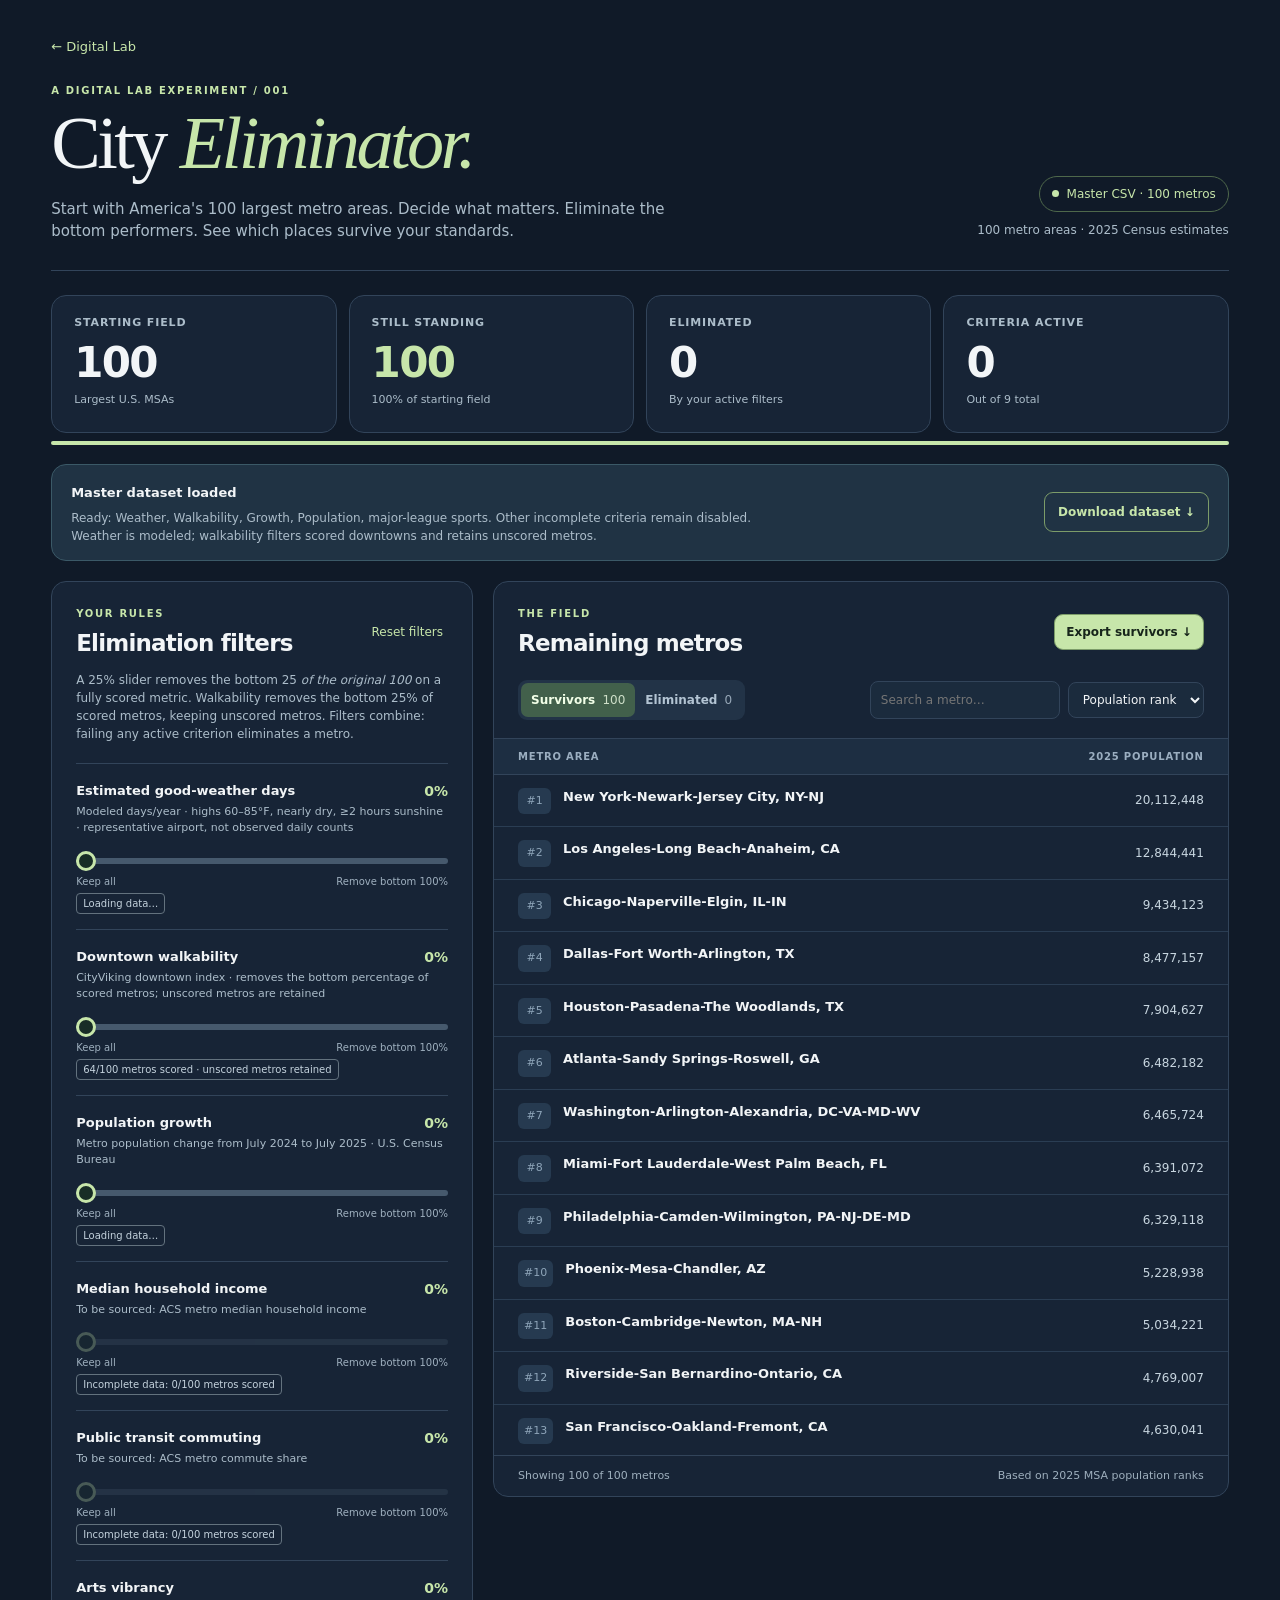
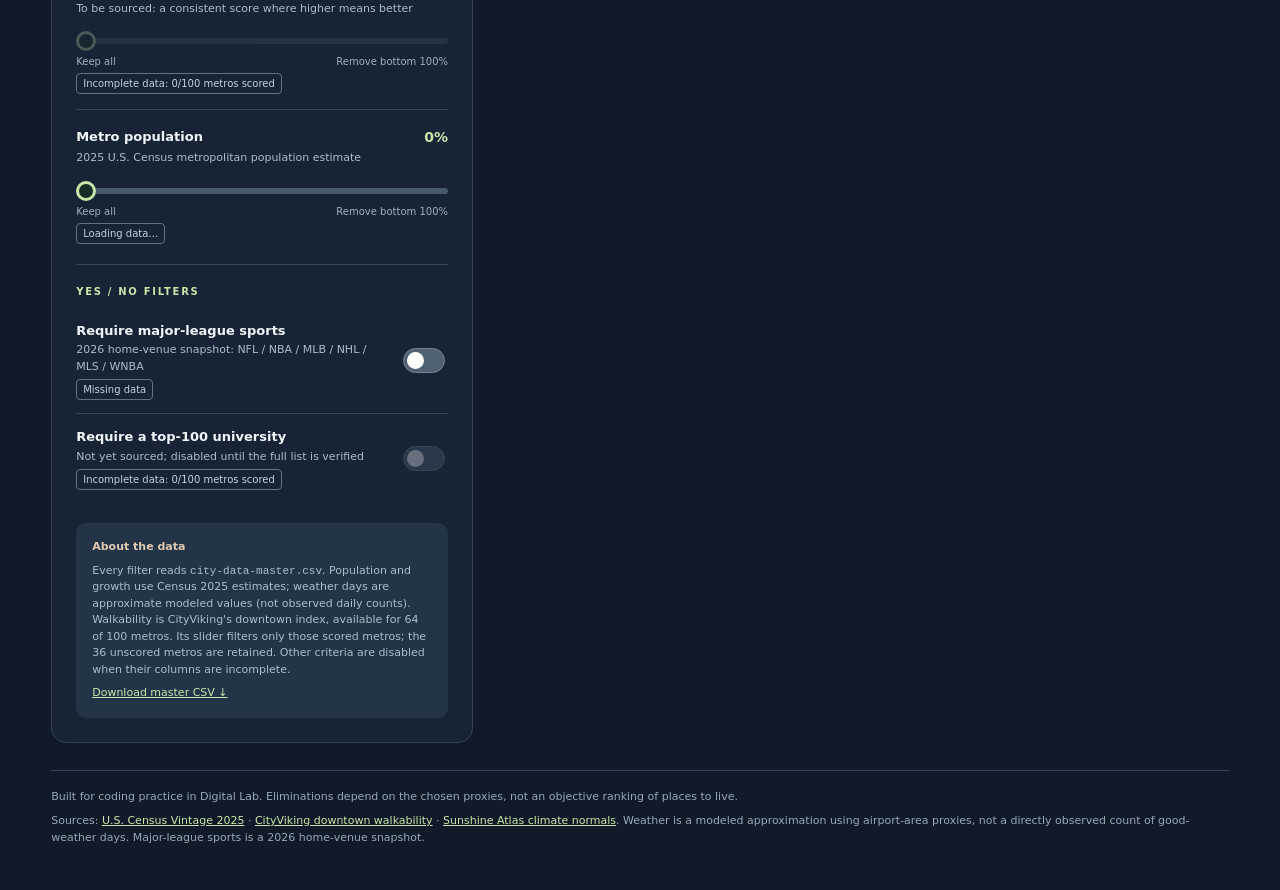
==== commit e615d658: "commit walkability" ====
--- a/city-game.html
+++ b/city-game.html
@@ -47,7 +47,7 @@
           <div><p class="eyebrow">YOUR RULES</p><h2 id="filters-title">Elimination filters</h2></div>
           <button id="reset-button" class="link-button" type="button">Reset filters</button>
         </div>
-        <p class="subhead">A 25% slider removes the bottom 25 <em>of the original 100</em> on that metric. Filters combine: failing any active criterion eliminates a metro.</p>
+        <p class="subhead">A 25% slider removes the bottom 25 <em>of the original 100</em> on a fully scored metric. Walkability removes the bottom 25% of scored metros, keeping unscored metros. Filters combine: failing any active criterion eliminates a metro.</p>
         <div id="numeric-filters" class="filter-stack"></div>
         <div class="binary-section">
           <p class="eyebrow">YES / NO FILTERS</p>
@@ -55,7 +55,7 @@
         </div>
         <div class="panel-footnote">
           <strong>About the data</strong>
-          <p>Every filter reads <code>city-data-master.csv</code>. Population and growth use Census 2025 estimates; weather days are approximate modeled values (not observed daily counts). Walkability is CityViking's downtown index, currently available for 64 of 100 metros, so that slider stays disabled until coverage is complete. Other criteria are disabled when their columns are incomplete.</p>
+          <p>Every filter reads <code>city-data-master.csv</code>. Population and growth use Census 2025 estimates; weather days are approximate modeled values (not observed daily counts). Walkability is CityViking's downtown index, available for 64 of 100 metros. Its slider filters only those scored metros; the 36 unscored metros are retained. Other criteria are disabled when their columns are incomplete.</p>
           <a href="city-data-master.csv" download>Download master CSV ↓</a>
         </div>
       </section>
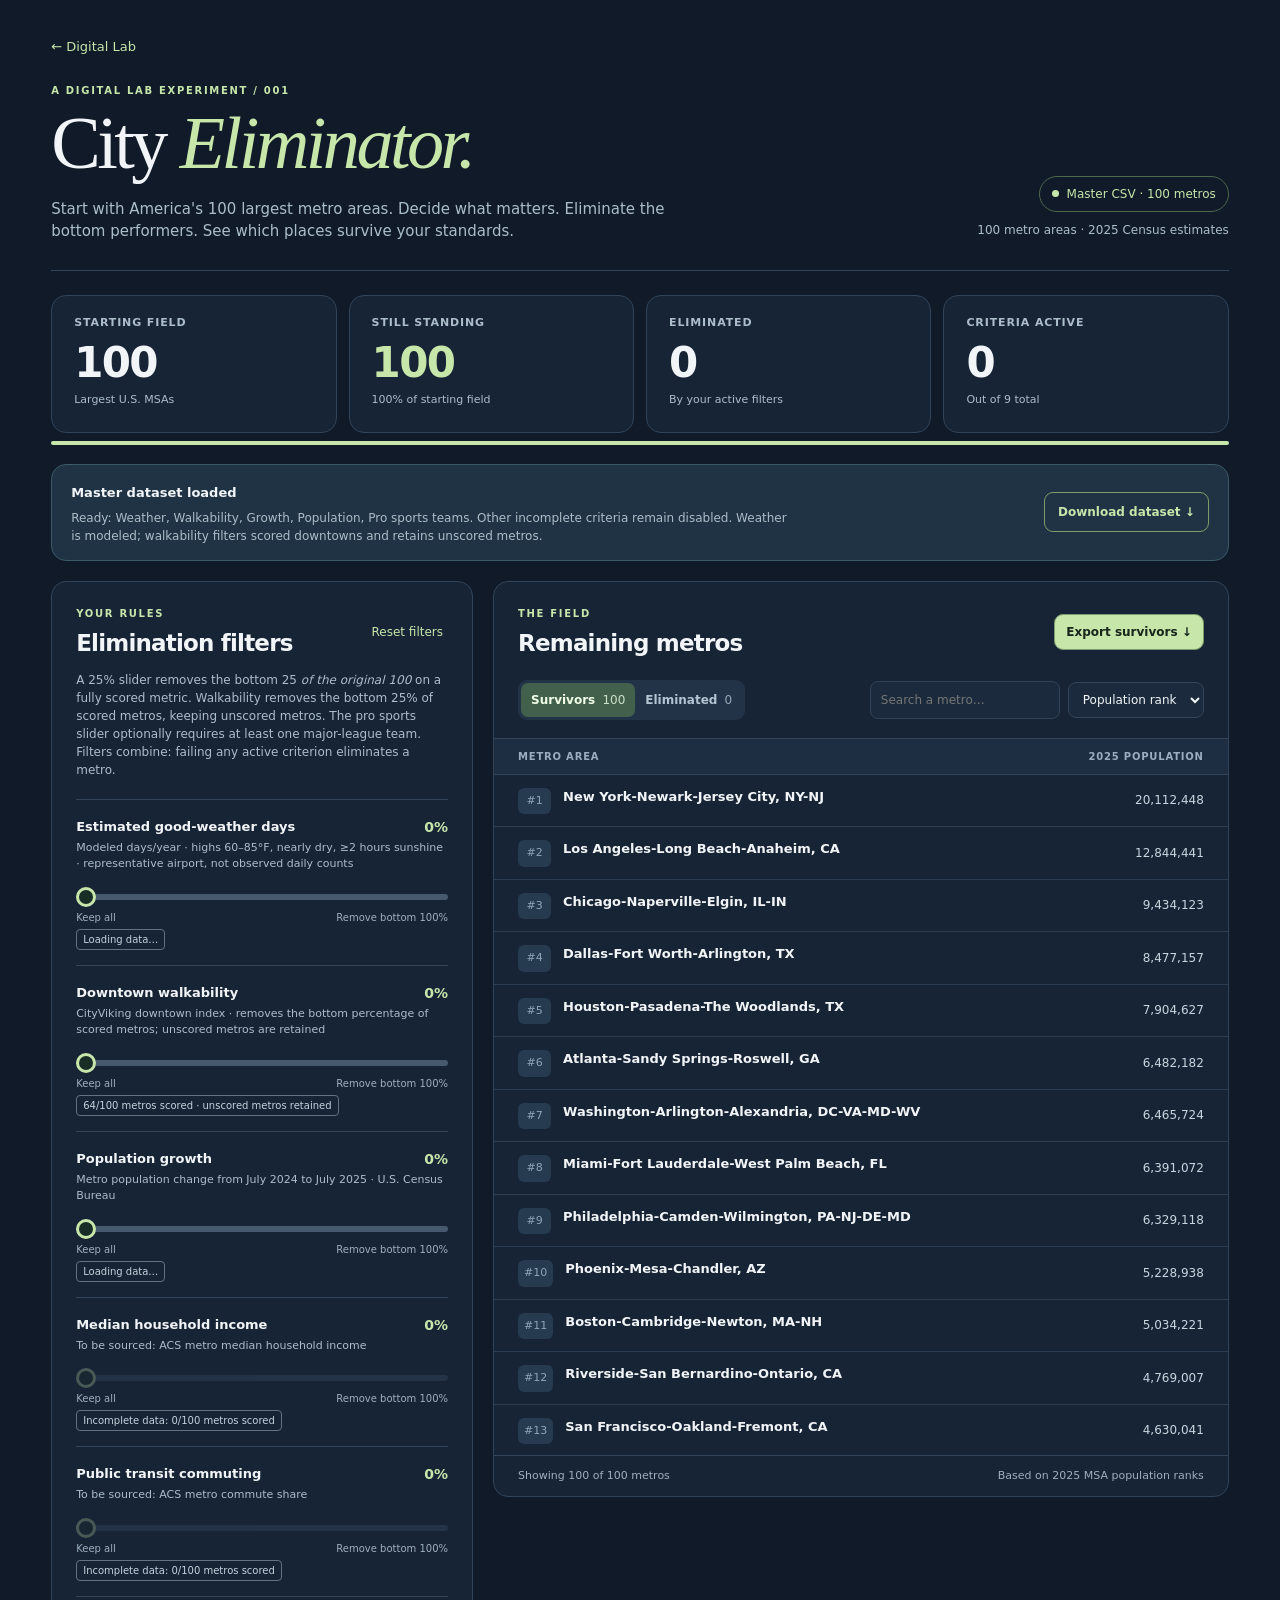
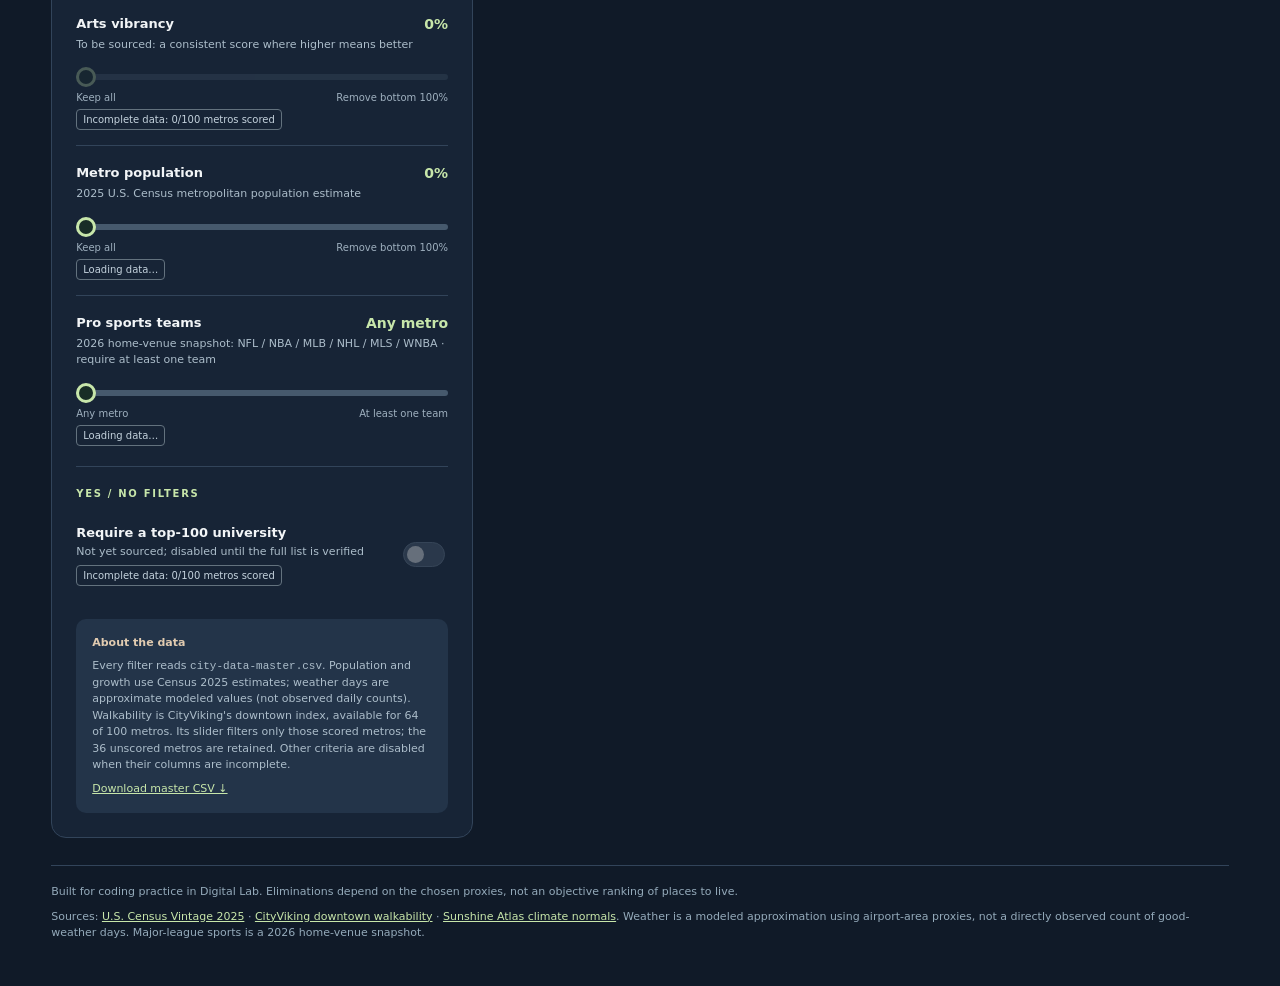
==== commit a9e615dc: "city game sports" ====
--- a/city-game.html
+++ b/city-game.html
@@ -47,7 +47,7 @@
           <div><p class="eyebrow">YOUR RULES</p><h2 id="filters-title">Elimination filters</h2></div>
           <button id="reset-button" class="link-button" type="button">Reset filters</button>
         </div>
-        <p class="subhead">A 25% slider removes the bottom 25 <em>of the original 100</em> on a fully scored metric. Walkability removes the bottom 25% of scored metros, keeping unscored metros. Filters combine: failing any active criterion eliminates a metro.</p>
+        <p class="subhead">A 25% slider removes the bottom 25 <em>of the original 100</em> on a fully scored metric. Walkability removes the bottom 25% of scored metros, keeping unscored metros. The pro sports slider optionally requires at least one major-league team. Filters combine: failing any active criterion eliminates a metro.</p>
         <div id="numeric-filters" class="filter-stack"></div>
         <div class="binary-section">
           <p class="eyebrow">YES / NO FILTERS</p>
